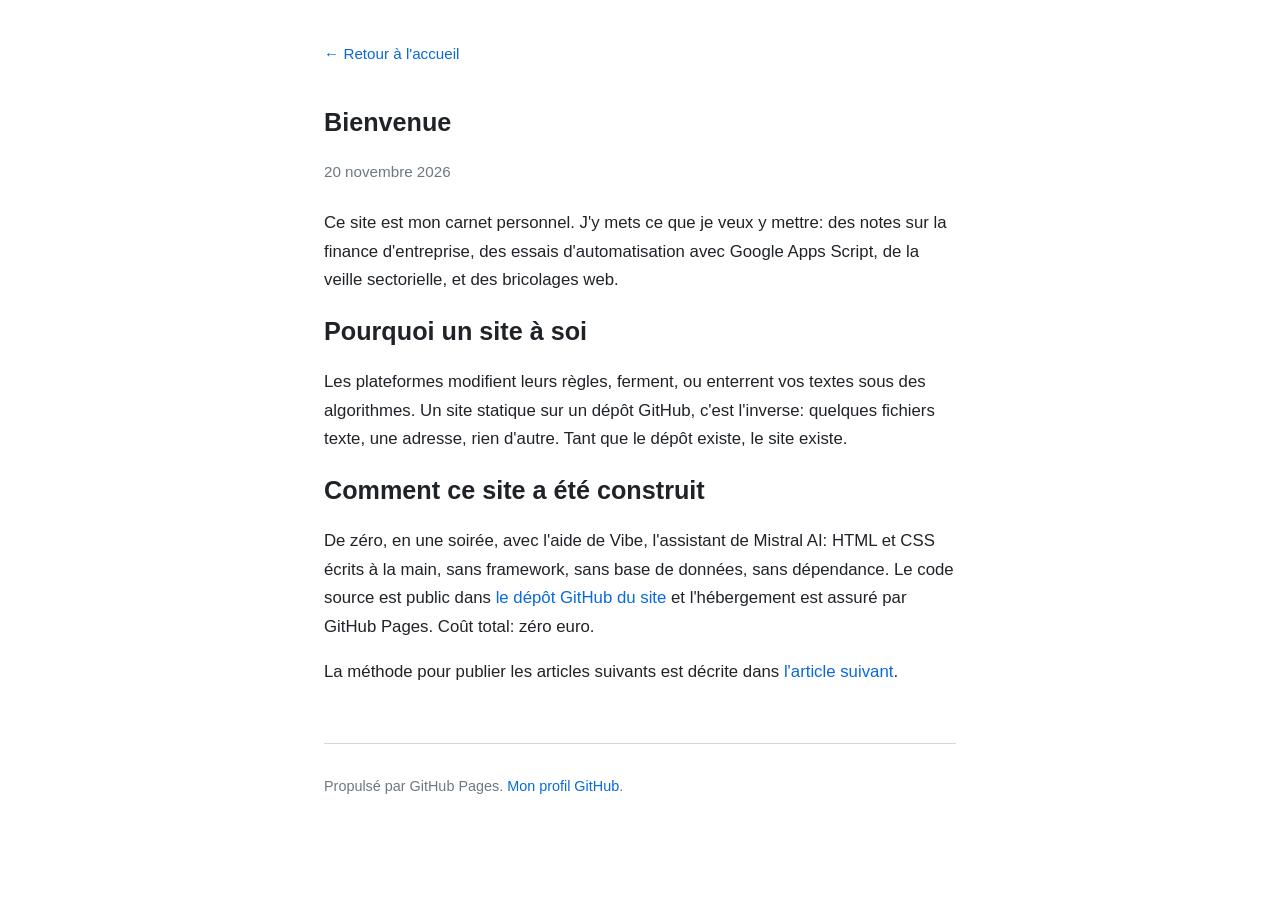
==== posts/bienvenue.html @ 0ac00c10 "Add files via upload" ====
<!doctype html>
<html lang="fr">
<head>
<meta charset="utf-8">
<meta name="viewport" content="width=device-width, initial-scale=1">
<title>Bienvenue | Carnet</title>
<link rel="stylesheet" href="../style.css">
</head>
<body>
<a class="back-link" href="../index.html">← Retour à l'accueil</a>
<article>
  <header class="post-header">
    <h1>Bienvenue</h1>
    <time datetime="2026-11-20">20 novembre 2026</time>
  </header>
  <p>Ce site est mon carnet personnel. J'y mets ce que je veux y mettre: des notes sur la finance d'entreprise, des essais d'automatisation avec Google Apps Script, de la veille sectorielle, et des bricolages web.</p>
  <h2>Pourquoi un site à soi</h2>
  <p>Les plateformes modifient leurs règles, ferment, ou enterrent vos textes sous des algorithmes. Un site statique sur un dépôt GitHub, c'est l'inverse: quelques fichiers texte, une adresse, rien d'autre. Tant que le dépôt existe, le site existe.</p>
  <h2>Comment ce site a été construit</h2>
  <p>De zéro, en une soirée, avec l'aide de Vibe, l'assistant de Mistral AI: HTML et CSS écrits à la main, sans framework, sans base de données, sans dépendance. Le code source est public dans <a href="https://github.com/clementhebertdebeauvoir-coder/clementhebertdebeauvoir-coder.github.io">le dépôt GitHub du site</a> et l'hébergement est assuré par GitHub Pages. Coût total: zéro euro.</p>
  <p>La méthode pour publier les articles suivants est décrite dans <a href="comment-publier-un-article.html">l'article suivant</a>.</p>
</article>
<footer>
  <p>Propulsé par GitHub Pages. <a href="https://github.com/clementhebertdebeauvoir-coder">Mon profil GitHub</a>.</p>
</footer>
</body>
</html>
---- style.css ----
:root {
  --bg: #ffffff;
  --fg: #1f2328;
  --muted: #6e7781;
  --border: #d0d7de;
  --link: #0969da;
}
@media (prefers-color-scheme: dark) {
  :root {
    --bg: #0d1117;
    --fg: #e6edf3;
    --muted: #8b949e;
    --border: #30363d;
    --link: #58a6ff;
  }
}
* { box-sizing: border-box; }
body {
  margin: 0 auto;
  padding: 2.5rem 1.25rem 4rem;
  max-width: 42rem;
  font-family: -apple-system, BlinkMacSystemFont, "Segoe UI", Roboto, Helvetica, Arial, sans-serif;
  font-size: 1.05rem;
  line-height: 1.7;
  color: var(--fg);
  background: var(--bg);
}
a { color: var(--link); text-decoration: none; }
a:hover { text-decoration: underline; }
h1, h2, h3 { line-height: 1.25; }
.site-title {
  font-family: Georgia, "Times New Roman", serif;
  font-size: 2.2rem;
  margin: 0;
}
.site-subtitle { color: var(--muted); margin: 0.3rem 0 0; font-size: 1rem; }
hr {
  border: none;
  border-top: 1px solid var(--border);
  margin: 2rem 0;
}
.post-list { list-style: none; padding: 0; margin: 0; }
.post-item {
  border-bottom: 1px solid var(--border);
  padding: 1.2rem 0;
}
.post-item:last-child { border-bottom: none; }
.post-item h2 { margin: 0 0 0.2rem; font-size: 1.25rem; }
.post-item time { color: var(--muted); font-size: 0.9rem; display: block; margin-bottom: 0.35rem; }
.post-item p { margin: 0.35rem 0 0; color: var(--fg); }
.post-header { margin-bottom: 1.5rem; }
.post-header time { color: var(--muted); display: block; margin-top: 0.4rem; font-size: 0.95rem; }
.back-link { display: inline-block; margin-bottom: 1.2rem; font-size: 0.95rem; }
.tagline { color: var(--muted); font-size: 1.5rem; }
code {
  font-family: ui-monospace, SFMono-Regular, "SF Mono", Menlo, Consolas, monospace;
  font-size: 0.9em;
  background: rgba(110, 118, 129, 0.15);
  padding: 0.15em 0.4em;
  border-radius: 4px;
}
pre {
  background: rgba(110, 118, 129, 0.15);
  padding: 1rem;
  border-radius: 6px;
  overflow-x: auto;
}
pre code { background: none; padding: 0; }
footer {
  margin-top: 3.5rem;
  padding-top: 1rem;
  border-top: 1px solid var(--border);
  color: var(--muted);
  font-size: 0.9rem;
}
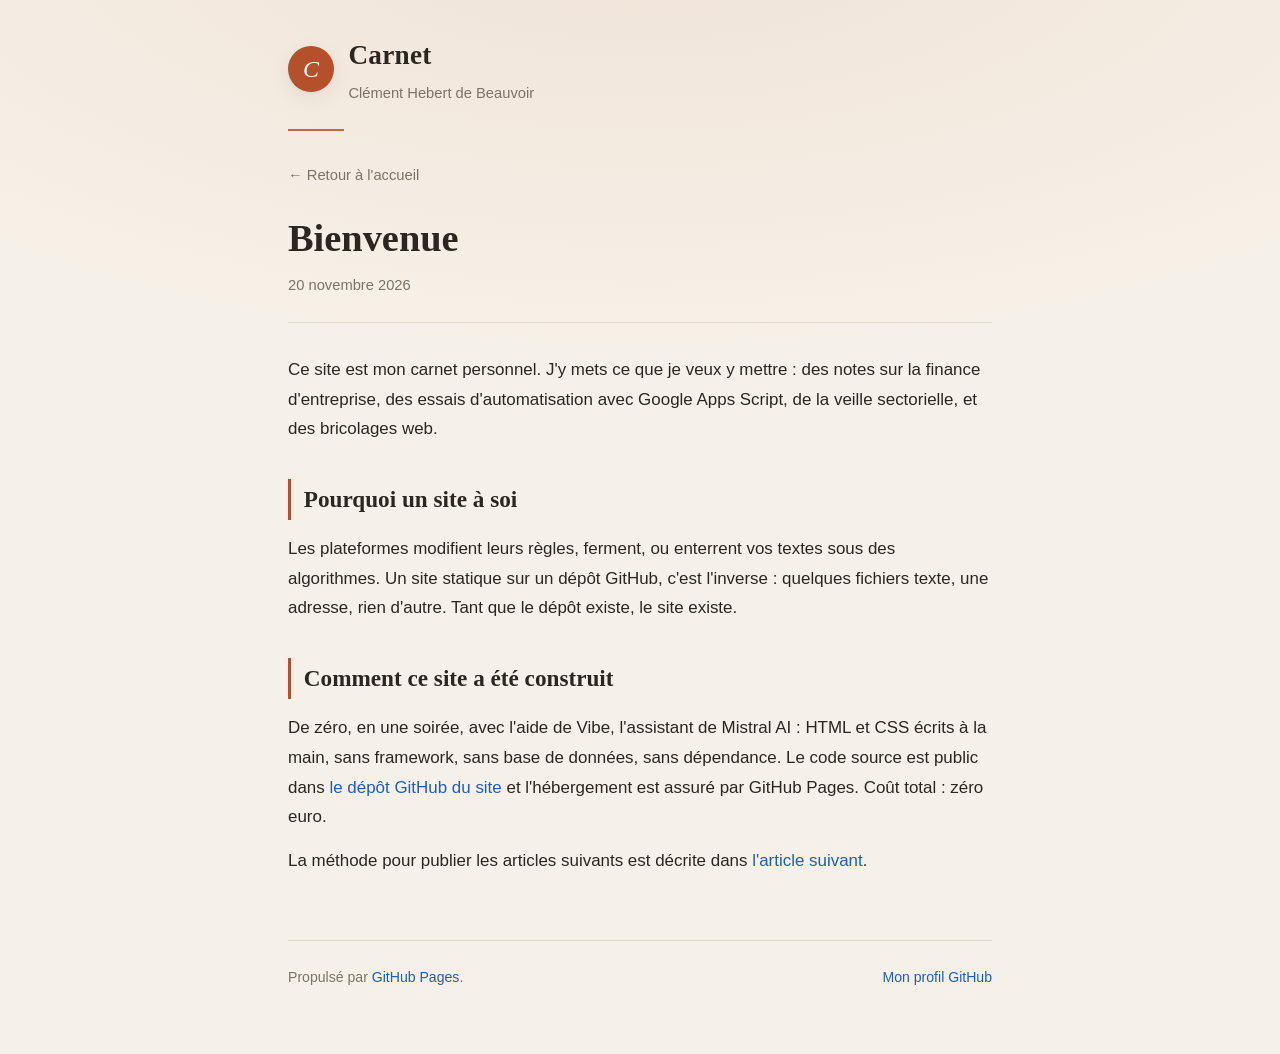
==== commit f0abc817: "Add files via upload" ====
--- a/posts/bienvenue.html
+++ b/posts/bienvenue.html
@@ -1,27 +1,50 @@
-<!doctype html>
-<html lang="fr">
-<head>
-<meta charset="utf-8">
-<meta name="viewport" content="width=device-width, initial-scale=1">
-<title>Bienvenue | Carnet</title>
-<link rel="stylesheet" href="../style.css">
-</head>
-<body>
-<a class="back-link" href="../index.html">← Retour à l'accueil</a>
-<article>
-  <header class="post-header">
-    <h1>Bienvenue</h1>
-    <time datetime="2026-11-20">20 novembre 2026</time>
-  </header>
-  <p>Ce site est mon carnet personnel. J'y mets ce que je veux y mettre: des notes sur la finance d'entreprise, des essais d'automatisation avec Google Apps Script, de la veille sectorielle, et des bricolages web.</p>
-  <h2>Pourquoi un site à soi</h2>
-  <p>Les plateformes modifient leurs règles, ferment, ou enterrent vos textes sous des algorithmes. Un site statique sur un dépôt GitHub, c'est l'inverse: quelques fichiers texte, une adresse, rien d'autre. Tant que le dépôt existe, le site existe.</p>
-  <h2>Comment ce site a été construit</h2>
-  <p>De zéro, en une soirée, avec l'aide de Vibe, l'assistant de Mistral AI: HTML et CSS écrits à la main, sans framework, sans base de données, sans dépendance. Le code source est public dans <a href="https://github.com/clementhebertdebeauvoir-coder/clementhebertdebeauvoir-coder.github.io">le dépôt GitHub du site</a> et l'hébergement est assuré par GitHub Pages. Coût total: zéro euro.</p>
-  <p>La méthode pour publier les articles suivants est décrite dans <a href="comment-publier-un-article.html">l'article suivant</a>.</p>
-</article>
-<footer>
-  <p>Propulsé par GitHub Pages. <a href="https://github.com/clementhebertdebeauvoir-coder">Mon profil GitHub</a>.</p>
-</footer>
-</body>
-</html>
+<!doctype html>
+<html lang="fr">
+<head>
+<meta charset="utf-8">
+<meta name="viewport" content="width=device-width, initial-scale=1">
+<title>Bienvenue | Carnet</title>
+<meta name="description" content="Pourquoi ce carnet existe et comment il a été construit.">
+<meta property="og:type" content="article">
+<meta property="og:title" content="Bienvenue | Carnet">
+<meta property="og:url" content="https://clementhebertdebeauvoir-coder.github.io/posts/bienvenue.html">
+<link rel="icon" href="data:image/svg+xml,%3Csvg xmlns='http://www.w3.org/2000/svg' viewBox='0 0 100 100'%3E%3Crect width='100' height='100' rx='22' fill='%23b4502a'/%3E%3Ctext x='50' y='68' font-size='58' font-family='Georgia,serif' font-style='italic' fill='%23fffdf8' text-anchor='middle'%3EC%3C/text%3E%3C/svg%3E">
+<link rel="stylesheet" href="../style.css">
+</head>
+<body>
+<div class="wrap">
+
+  <header class="site-header">
+    <div class="monogram" aria-hidden="true">C</div>
+    <div>
+      <h1 class="site-title"><a href="../index.html">Carnet</a></h1>
+      <p class="site-subtitle">Clément Hebert de Beauvoir</p>
+    </div>
+  </header>
+  <hr class="header-rule">
+
+  <a class="back-link" href="../index.html">← Retour à l'accueil</a>
+
+  <main>
+    <article>
+      <header class="post-header">
+        <h1>Bienvenue</h1>
+        <time datetime="2026-11-20">20 novembre 2026</time>
+      </header>
+      <p>Ce site est mon carnet personnel. J'y mets ce que je veux y mettre&nbsp;: des notes sur la finance d'entreprise, des essais d'automatisation avec Google Apps Script, de la veille sectorielle, et des bricolages web.</p>
+      <h2>Pourquoi un site à soi</h2>
+      <p>Les plateformes modifient leurs règles, ferment, ou enterrent vos textes sous des algorithmes. Un site statique sur un dépôt GitHub, c'est l'inverse&nbsp;: quelques fichiers texte, une adresse, rien d'autre. Tant que le dépôt existe, le site existe.</p>
+      <h2>Comment ce site a été construit</h2>
+      <p>De zéro, en une soirée, avec l'aide de Vibe, l'assistant de Mistral AI&nbsp;: HTML et CSS écrits à la main, sans framework, sans base de données, sans dépendance. Le code source est public dans <a href="https://github.com/clementhebertdebeauvoir-coder/clementhebertdebeauvoir-coder.github.io">le dépôt GitHub du site</a> et l'hébergement est assuré par GitHub Pages. Coût total&nbsp;: zéro euro.</p>
+      <p>La méthode pour publier les articles suivants est décrite dans <a href="comment-publier-un-article.html">l'article suivant</a>.</p>
+    </article>
+  </main>
+
+  <footer class="site-footer">
+    <p>Propulsé par <a href="https://pages.github.com/">GitHub Pages</a>.</p>
+    <p><a href="https://github.com/clementhebertdebeauvoir-coder">Mon profil GitHub</a></p>
+  </footer>
+
+</div>
+</body>
+</html>
--- a/style.css
+++ b/style.css
@@ -1,75 +1,370 @@
-:root {
-  --bg: #ffffff;
-  --fg: #1f2328;
-  --muted: #6e7781;
-  --border: #d0d7de;
-  --link: #0969da;
-}
-@media (prefers-color-scheme: dark) {
-  :root {
-    --bg: #0d1117;
-    --fg: #e6edf3;
-    --muted: #8b949e;
-    --border: #30363d;
-    --link: #58a6ff;
-  }
-}
-* { box-sizing: border-box; }
-body {
-  margin: 0 auto;
-  padding: 2.5rem 1.25rem 4rem;
-  max-width: 42rem;
-  font-family: -apple-system, BlinkMacSystemFont, "Segoe UI", Roboto, Helvetica, Arial, sans-serif;
-  font-size: 1.05rem;
-  line-height: 1.7;
-  color: var(--fg);
-  background: var(--bg);
-}
-a { color: var(--link); text-decoration: none; }
-a:hover { text-decoration: underline; }
-h1, h2, h3 { line-height: 1.25; }
-.site-title {
-  font-family: Georgia, "Times New Roman", serif;
-  font-size: 2.2rem;
-  margin: 0;
-}
-.site-subtitle { color: var(--muted); margin: 0.3rem 0 0; font-size: 1rem; }
-hr {
-  border: none;
-  border-top: 1px solid var(--border);
-  margin: 2rem 0;
-}
-.post-list { list-style: none; padding: 0; margin: 0; }
-.post-item {
-  border-bottom: 1px solid var(--border);
-  padding: 1.2rem 0;
-}
-.post-item:last-child { border-bottom: none; }
-.post-item h2 { margin: 0 0 0.2rem; font-size: 1.25rem; }
-.post-item time { color: var(--muted); font-size: 0.9rem; display: block; margin-bottom: 0.35rem; }
-.post-item p { margin: 0.35rem 0 0; color: var(--fg); }
-.post-header { margin-bottom: 1.5rem; }
-.post-header time { color: var(--muted); display: block; margin-top: 0.4rem; font-size: 0.95rem; }
-.back-link { display: inline-block; margin-bottom: 1.2rem; font-size: 0.95rem; }
-.tagline { color: var(--muted); font-size: 1.5rem; }
-code {
-  font-family: ui-monospace, SFMono-Regular, "SF Mono", Menlo, Consolas, monospace;
-  font-size: 0.9em;
-  background: rgba(110, 118, 129, 0.15);
-  padding: 0.15em 0.4em;
-  border-radius: 4px;
-}
-pre {
-  background: rgba(110, 118, 129, 0.15);
-  padding: 1rem;
-  border-radius: 6px;
-  overflow-x: auto;
-}
-pre code { background: none; padding: 0; }
-footer {
-  margin-top: 3.5rem;
-  padding-top: 1rem;
-  border-top: 1px solid var(--border);
-  color: var(--muted);
-  font-size: 0.9rem;
-}
+/* ============================================================
+   Carnet — feuille de style
+   Identité "carnet papier" : crème, encre, terracotta
+   ============================================================ */
+
+:root {
+  --bg: #f6f1e8;
+  --bg-elev: #fffdf8;
+  --fg: #2c2620;
+  --muted: #7d7365;
+  --border: #e3d9c8;
+  --accent: #b4502a;
+  --accent-hover: #93401f;
+  --accent-soft: rgba(180, 80, 42, 0.09);
+  --link: #1d5fb8;
+  --code-bg: #efe8db;
+  --shadow: 0 1px 2px rgba(60, 45, 25, 0.06), 0 6px 20px rgba(60, 45, 25, 0.07);
+  --shadow-hover: 0 2px 4px rgba(60, 45, 25, 0.08), 0 12px 32px rgba(60, 45, 25, 0.12);
+  --radius: 12px;
+  --font-body: -apple-system, BlinkMacSystemFont, "Segoe UI", Roboto, "Helvetica Neue", Arial, sans-serif;
+  --font-serif: Georgia, "Iowan Old Style", "Times New Roman", serif;
+  --font-mono: ui-monospace, SFMono-Regular, "SF Mono", Menlo, Consolas, "Liberation Mono", monospace;
+}
+
+@media (prefers-color-scheme: dark) {
+  :root {
+    --bg: #17140f;
+    --bg-elev: #211c15;
+    --fg: #ece4d6;
+    --muted: #a2957f;
+    --border: #3a3226;
+    --accent: #e0764a;
+    --accent-hover: #eb8a63;
+    --accent-soft: rgba(224, 118, 74, 0.12);
+    --link: #7ab3f5;
+    --code-bg: #2a241b;
+    --shadow: 0 1px 2px rgba(0, 0, 0, 0.3), 0 6px 20px rgba(0, 0, 0, 0.35);
+    --shadow-hover: 0 2px 4px rgba(0, 0, 0, 0.4), 0 12px 32px rgba(0, 0, 0, 0.5);
+  }
+}
+
+* { box-sizing: border-box; }
+
+html { scroll-behavior: smooth; }
+
+body {
+  margin: 0;
+  padding: 0 1.25rem 4rem;
+  font-family: var(--font-body);
+  font-size: 1.06rem;
+  line-height: 1.75;
+  color: var(--fg);
+  background:
+    radial-gradient(ellipse 80% 50% at 50% -10%, var(--accent-soft), transparent),
+    var(--bg);
+  background-attachment: fixed;
+  min-height: 100vh;
+}
+
+/* ---------- Mise en page ---------- */
+
+.wrap {
+  max-width: 44rem;
+  margin: 0 auto;
+}
+
+/* ---------- En-tête du site ---------- */
+
+.site-header {
+  display: flex;
+  align-items: center;
+  gap: 0.9rem;
+  padding: 2rem 0 0;
+}
+
+.monogram {
+  display: flex;
+  align-items: center;
+  justify-content: center;
+  width: 46px;
+  height: 46px;
+  flex-shrink: 0;
+  border-radius: 50%;
+  background: var(--accent);
+  color: #fffdf8;
+  font-family: var(--font-serif);
+  font-size: 1.5rem;
+  font-style: italic;
+  box-shadow: var(--shadow);
+  user-select: none;
+}
+
+.site-title {
+  font-family: var(--font-serif);
+  font-size: 1.7rem;
+  font-weight: 600;
+  margin: 0;
+  letter-spacing: 0.01em;
+}
+
+.site-title a {
+  color: var(--fg);
+  text-decoration: none;
+}
+
+.site-title a:hover { color: var(--accent); }
+
+.site-subtitle {
+  color: var(--muted);
+  margin: 0.1rem 0 0;
+  font-size: 0.92rem;
+}
+
+.header-rule {
+  border: none;
+  border-top: 2px solid var(--accent);
+  width: 56px;
+  margin: 1.4rem 0 0;
+  opacity: 0.85;
+}
+
+/* ---------- Hero (accueil) ---------- */
+
+.hero {
+  padding: 3rem 0 2.2rem;
+}
+
+.hero h1 {
+  font-family: var(--font-serif);
+  font-size: clamp(2rem, 5vw, 2.8rem);
+  line-height: 1.2;
+  margin: 0 0 0.8rem;
+  font-weight: 600;
+}
+
+.hero .tagline {
+  color: var(--muted);
+  font-size: 1.15rem;
+  margin: 0;
+  max-width: 34rem;
+}
+
+/* ---------- Liens ---------- */
+
+a {
+  color: var(--link);
+  text-decoration: none;
+  background-image: linear-gradient(currentColor, currentColor);
+  background-size: 0% 1px;
+  background-repeat: no-repeat;
+  background-position: 0 100%;
+  transition: background-size 0.25s ease;
+}
+
+a:hover {
+  background-size: 100% 1px;
+}
+
+/* ---------- Liste des articles (cartes) ---------- */
+
+.section-label {
+  font-family: var(--font-body);
+  font-size: 0.8rem;
+  font-weight: 600;
+  text-transform: uppercase;
+  letter-spacing: 0.12em;
+  color: var(--accent);
+  margin: 0 0 1rem;
+}
+
+.post-list {
+  list-style: none;
+  padding: 0;
+  margin: 0;
+  display: flex;
+  flex-direction: column;
+  gap: 1.1rem;
+}
+
+.post-card {
+  display: block;
+  background: var(--bg-elev);
+  border: 1px solid var(--border);
+  border-radius: var(--radius);
+  padding: 1.4rem 1.6rem;
+  box-shadow: var(--shadow);
+  transition: transform 0.2s ease, box-shadow 0.2s ease, border-color 0.2s ease;
+  color: var(--fg);
+  text-decoration: none;
+  background-image: none;
+}
+
+.post-card:hover {
+  transform: translateY(-3px);
+  box-shadow: var(--shadow-hover);
+  border-color: var(--accent);
+  background-image: none;
+}
+
+.post-card h2 {
+  font-family: var(--font-serif);
+  font-size: 1.35rem;
+  margin: 0 0 0.3rem;
+  color: var(--fg);
+  transition: color 0.2s ease;
+}
+
+.post-card:hover h2 { color: var(--accent); }
+
+.post-card time {
+  color: var(--muted);
+  font-size: 0.85rem;
+  display: block;
+  margin-bottom: 0.5rem;
+  text-transform: capitalize;
+}
+
+.post-card .excerpt {
+  margin: 0;
+  color: var(--muted);
+  font-size: 0.98rem;
+  line-height: 1.6;
+}
+
+.post-card .read-more {
+  display: inline-block;
+  margin-top: 0.7rem;
+  font-size: 0.9rem;
+  font-weight: 600;
+  color: var(--accent);
+}
+
+/* ---------- Article ---------- */
+
+.back-link {
+  display: inline-flex;
+  align-items: center;
+  gap: 0.35rem;
+  margin: 2rem 0 0;
+  font-size: 0.92rem;
+  font-weight: 500;
+  color: var(--muted);
+}
+
+.back-link:hover { color: var(--accent); }
+
+article {
+  padding: 1.5rem 0 0;
+}
+
+.post-header {
+  margin-bottom: 2rem;
+  padding-bottom: 1.4rem;
+  border-bottom: 1px solid var(--border);
+}
+
+.post-header h1 {
+  font-family: var(--font-serif);
+  font-size: clamp(1.8rem, 4.5vw, 2.4rem);
+  line-height: 1.25;
+  margin: 0 0 0.5rem;
+  font-weight: 600;
+}
+
+.post-header time {
+  color: var(--muted);
+  font-size: 0.92rem;
+}
+
+article h2 {
+  font-family: var(--font-serif);
+  font-size: 1.45rem;
+  margin: 2.2rem 0 0.7rem;
+  padding-left: 0.8rem;
+  border-left: 3px solid var(--accent);
+}
+
+article h3 {
+  font-family: var(--font-serif);
+  font-size: 1.15rem;
+  margin: 1.8rem 0 0.5rem;
+}
+
+article p { margin: 0.9rem 0; }
+
+article ul, article ol { padding-left: 1.5rem; }
+article li { margin: 0.35rem 0; }
+
+article blockquote {
+  margin: 1.5rem 0;
+  padding: 0.8rem 1.2rem;
+  border-left: 3px solid var(--accent);
+  background: var(--accent-soft);
+  border-radius: 0 var(--radius) var(--radius) 0;
+  color: var(--fg);
+  font-style: italic;
+}
+
+article img {
+  max-width: 100%;
+  border-radius: var(--radius);
+  border: 1px solid var(--border);
+}
+
+/* ---------- Code ---------- */
+
+code {
+  font-family: var(--font-mono);
+  font-size: 0.88em;
+  background: var(--code-bg);
+  padding: 0.15em 0.45em;
+  border-radius: 5px;
+}
+
+pre {
+  background: var(--code-bg);
+  border: 1px solid var(--border);
+  padding: 1rem 1.2rem;
+  border-radius: var(--radius);
+  overflow-x: auto;
+  font-size: 0.9rem;
+  line-height: 1.6;
+}
+
+pre code {
+  background: none;
+  padding: 0;
+  border-radius: 0;
+  font-size: inherit;
+}
+
+/* ---------- Pied de page ---------- */
+
+.site-footer {
+  margin-top: 4rem;
+  padding-top: 1.5rem;
+  border-top: 1px solid var(--border);
+  color: var(--muted);
+  font-size: 0.88rem;
+  display: flex;
+  flex-wrap: wrap;
+  justify-content: space-between;
+  gap: 0.5rem;
+}
+
+.site-footer p { margin: 0; }
+
+/* ---------- Sélection ---------- */
+
+::selection {
+  background: var(--accent);
+  color: #fffdf8;
+}
+
+/* ---------- Responsive ---------- */
+
+@media (max-width: 560px) {
+  body { font-size: 1rem; padding: 0 1rem 3rem; }
+  .site-header { padding-top: 1.4rem; }
+  .hero { padding: 2rem 0 1.6rem; }
+  .post-card { padding: 1.1rem 1.2rem; }
+  article h2 { font-size: 1.25rem; }
+}
+
+/* ---------- Impression ---------- */
+
+@media print {
+  body { background: #fff; color: #000; }
+  .back-link, .site-footer { display: none; }
+}
